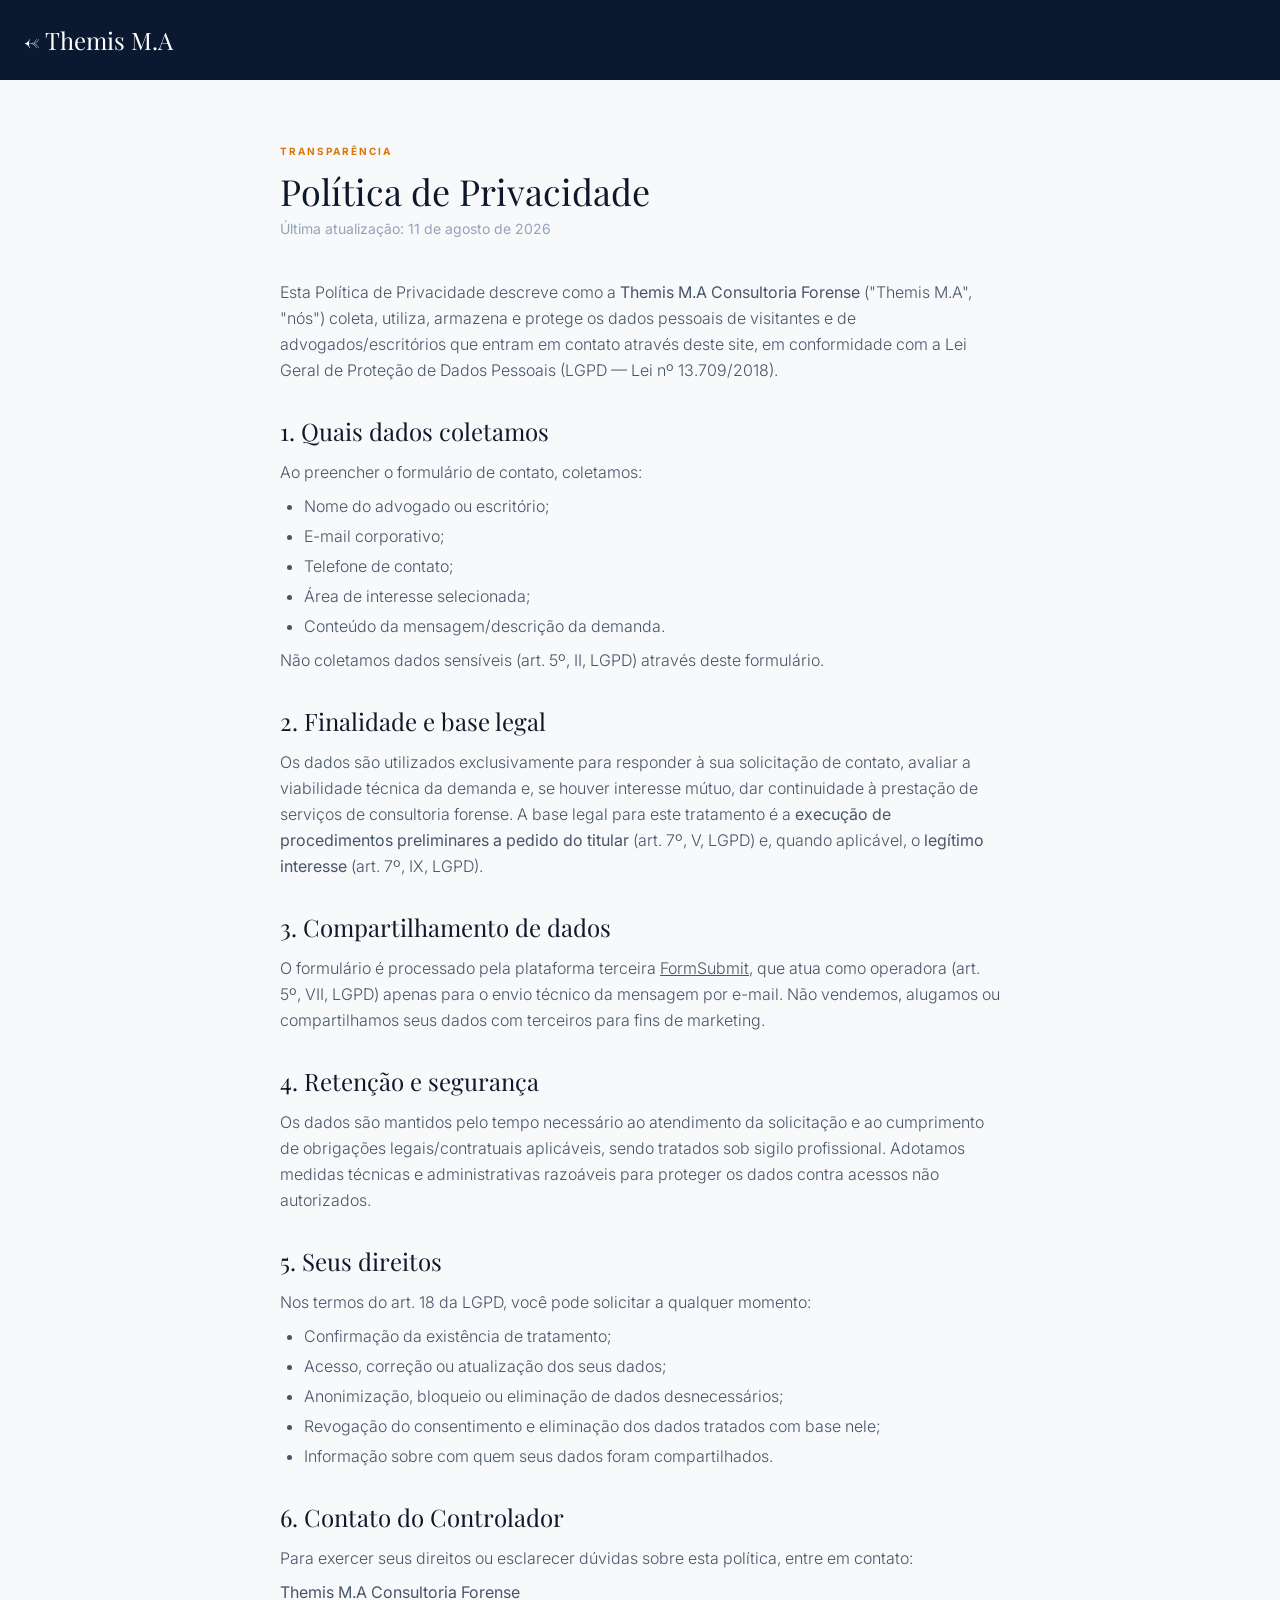
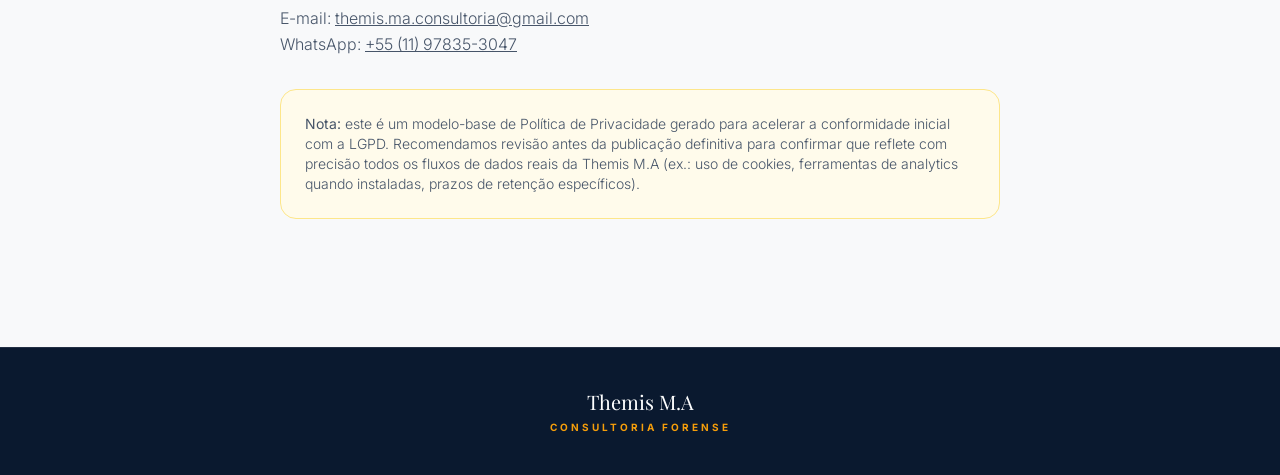
==== privacidade.html @ cd11de5e "SEO fixes: indexação, schema, performance e LGPD - Adiciona robots.txt e sitemap.xml (site não estav" ====
<!DOCTYPE html>
<html lang="pt-BR">
<head>
    <meta charset="UTF-8">
    <meta name="viewport" content="width=device-width, initial-scale=1.0">
    <title>Política de Privacidade | Themis M.A Consultoria Forense</title>
    <meta name="description" content="Política de Privacidade da Themis M.A Consultoria Forense: como coletamos, usamos e protegemos os seus dados, em conformidade com a LGPD (Lei 13.709/2018).">
    <meta name="robots" content="noindex, follow">
    <link rel="canonical" href="https://themisconsultoriaforense.com.br/privacidade.html">
    <link rel="icon" type="image/svg+xml" href="/favicon.svg">

    <link rel="stylesheet" href="/assets/css/tailwind.css">
    <link href="https://fonts.googleapis.com/css2?family=Inter:wght@300;400;500;600;700&family=Playfair+Display:wght@600;700;800&display=swap" rel="stylesheet">
    <style>
        body { font-family: 'Inter', sans-serif; }
        h1, h2, .font-serif { font-family: 'Playfair Display', serif; }
        .navy-bg { background-color: #0A192F; }
        .accent-gold { color: #D4AF37; }
    </style>
</head>
<body class="bg-[#F8F9FA] text-slate-800">

    <header class="navy-bg py-6">
        <div class="container mx-auto px-6">
            <a href="/" class="text-white font-serif text-2xl hover:text-amber-400 transition-colors">&larr; Themis M.A</a>
        </div>
    </header>

    <main class="container mx-auto px-6 py-16 max-w-3xl">
        <span class="text-amber-600 font-bold tracking-[0.2em] text-[10px] uppercase mb-3 block">Transparência</span>
        <h1 class="text-4xl font-serif text-slate-900 mb-2">Política de Privacidade</h1>
        <p class="text-sm text-slate-400 mb-10">Última atualização: 11 de agosto de 2026</p>

        <div class="prose prose-slate max-w-none space-y-8 text-slate-600 leading-relaxed font-light">
            <p>
                Esta Política de Privacidade descreve como a <strong>Themis M.A Consultoria Forense</strong>
                ("Themis M.A", "nós") coleta, utiliza, armazena e protege os dados pessoais de visitantes
                e de advogados/escritórios que entram em contato através deste site, em conformidade com a
                Lei Geral de Proteção de Dados Pessoais (LGPD — Lei nº 13.709/2018).
            </p>

            <div>
                <h2 class="text-2xl font-serif text-slate-900 mb-3">1. Quais dados coletamos</h2>
                <p>Ao preencher o formulário de contato, coletamos:</p>
                <ul class="list-disc pl-6 space-y-1 mt-2">
                    <li>Nome do advogado ou escritório;</li>
                    <li>E-mail corporativo;</li>
                    <li>Telefone de contato;</li>
                    <li>Área de interesse selecionada;</li>
                    <li>Conteúdo da mensagem/descrição da demanda.</li>
                </ul>
                <p class="mt-2">Não coletamos dados sensíveis (art. 5º, II, LGPD) através deste formulário.</p>
            </div>

            <div>
                <h2 class="text-2xl font-serif text-slate-900 mb-3">2. Finalidade e base legal</h2>
                <p>
                    Os dados são utilizados exclusivamente para responder à sua solicitação de contato,
                    avaliar a viabilidade técnica da demanda e, se houver interesse mútuo, dar continuidade
                    à prestação de serviços de consultoria forense. A base legal para este tratamento é a
                    <strong> execução de procedimentos preliminares a pedido do titular</strong> (art. 7º, V, LGPD)
                    e, quando aplicável, o <strong>legítimo interesse</strong> (art. 7º, IX, LGPD).
                </p>
            </div>

            <div>
                <h2 class="text-2xl font-serif text-slate-900 mb-3">3. Compartilhamento de dados</h2>
                <p>
                    O formulário é processado pela plataforma terceira <a href="https://formsubmit.co" target="_blank" rel="noopener noreferrer" class="underline hover:text-amber-600">FormSubmit</a>,
                    que atua como operadora (art. 5º, VII, LGPD) apenas para o envio técnico da mensagem por
                    e-mail. Não vendemos, alugamos ou compartilhamos seus dados com terceiros para fins de
                    marketing.
                </p>
            </div>

            <div>
                <h2 class="text-2xl font-serif text-slate-900 mb-3">4. Retenção e segurança</h2>
                <p>
                    Os dados são mantidos pelo tempo necessário ao atendimento da solicitação e ao
                    cumprimento de obrigações legais/contratuais aplicáveis, sendo tratados sob sigilo
                    profissional. Adotamos medidas técnicas e administrativas razoáveis para proteger os
                    dados contra acessos não autorizados.
                </p>
            </div>

            <div>
                <h2 class="text-2xl font-serif text-slate-900 mb-3">5. Seus direitos</h2>
                <p>Nos termos do art. 18 da LGPD, você pode solicitar a qualquer momento:</p>
                <ul class="list-disc pl-6 space-y-1 mt-2">
                    <li>Confirmação da existência de tratamento;</li>
                    <li>Acesso, correção ou atualização dos seus dados;</li>
                    <li>Anonimização, bloqueio ou eliminação de dados desnecessários;</li>
                    <li>Revogação do consentimento e eliminação dos dados tratados com base nele;</li>
                    <li>Informação sobre com quem seus dados foram compartilhados.</li>
                </ul>
            </div>

            <div>
                <h2 class="text-2xl font-serif text-slate-900 mb-3">6. Contato do Controlador</h2>
                <p>
                    Para exercer seus direitos ou esclarecer dúvidas sobre esta política, entre em contato:
                </p>
                <p class="mt-2">
                    <strong>Themis M.A Consultoria Forense</strong><br>
                    E-mail: <a href="mailto:themis.ma.consultoria@gmail.com" class="underline hover:text-amber-600">themis.ma.consultoria@gmail.com</a><br>
                    WhatsApp: <a href="https://wa.me/5511978353047" target="_blank" rel="noopener noreferrer" class="underline hover:text-amber-600">+55 (11) 97835-3047</a>
                </p>
            </div>

            <div class="border border-amber-200 bg-amber-50 rounded-2xl p-6 text-sm">
                <strong>Nota:</strong> este é um modelo-base de Política de Privacidade gerado para
                acelerar a conformidade inicial com a LGPD. Recomendamos revisão antes da publicação
                definitiva para confirmar que reflete com precisão todos os fluxos de dados reais da
                Themis M.A (ex.: uso de cookies, ferramentas de analytics quando instaladas, prazos de
                retenção específicos).
            </div>
        </div>
    </main>

    <footer class="navy-bg text-white py-10 border-t border-white/10 mt-16">
        <div class="container mx-auto px-6 text-center">
            <p class="font-serif text-xl">Themis M.A</p>
            <p class="text-[10px] uppercase tracking-[0.3em] text-amber-500 font-bold mt-1">Consultoria Forense</p>
        </div>
    </footer>
</body>
</html>
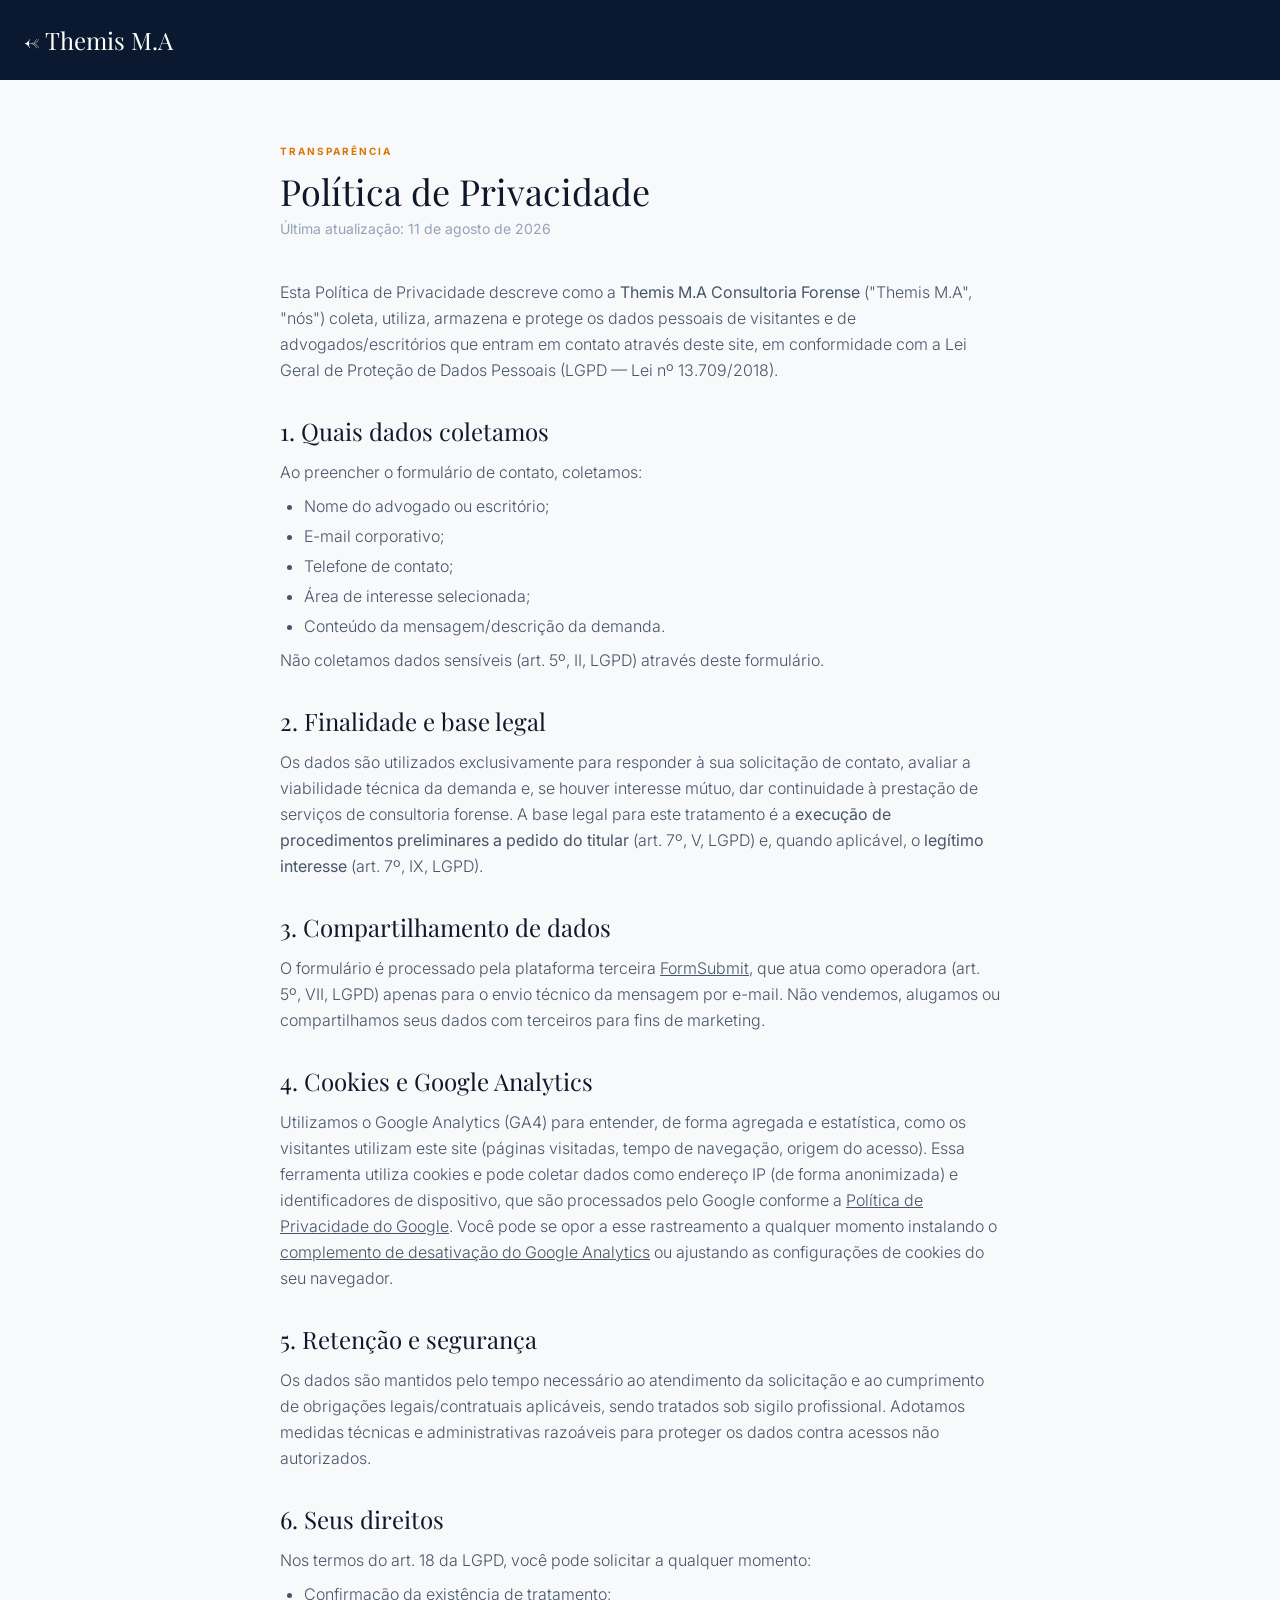
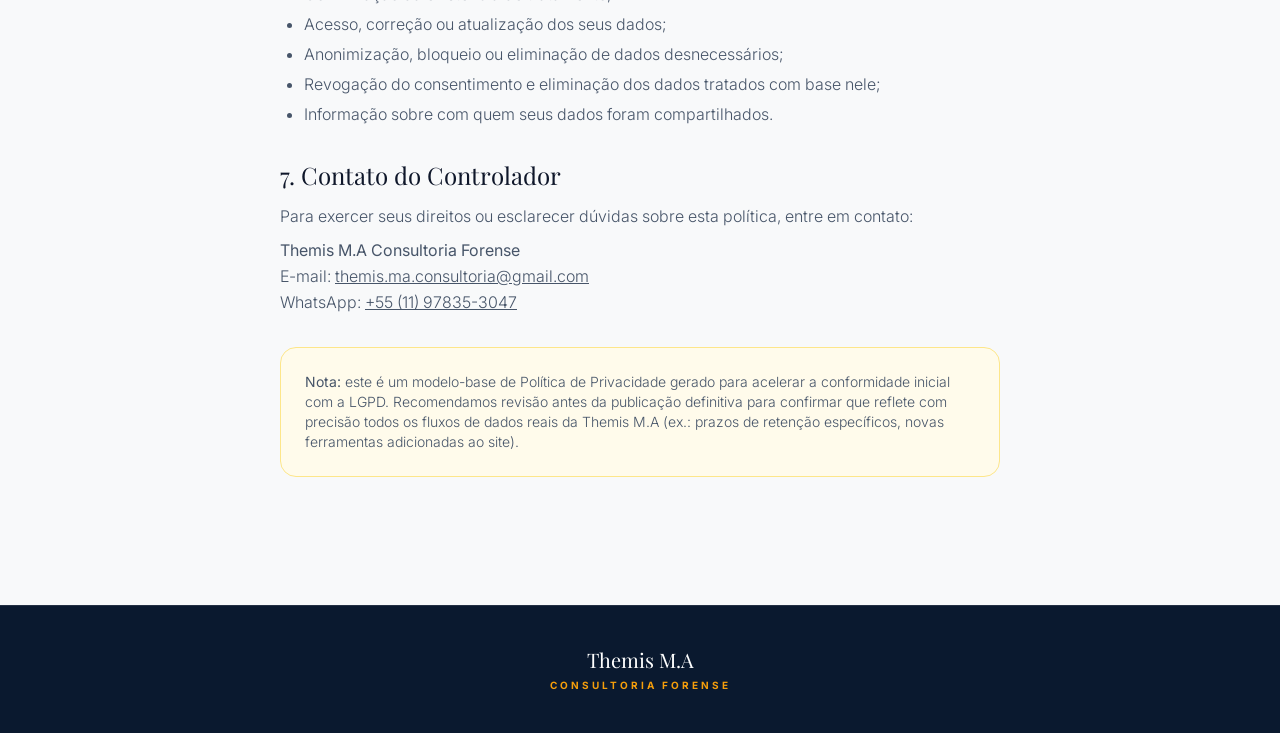
==== commit 2e7146c0: "Adiciona Google Analytics (GA4) - Instala gtag.js (G-5MSVHK6R25) no <head> de index.html e privacida" ====
--- a/privacidade.html
+++ b/privacidade.html
@@ -3,6 +3,16 @@
 <head>
     <meta charset="UTF-8">
     <meta name="viewport" content="width=device-width, initial-scale=1.0">
+
+    <!-- Google tag (gtag.js) -->
+    <script async src="https://www.googletagmanager.com/gtag/js?id=G-5MSVHK6R25"></script>
+    <script>
+      window.dataLayer = window.dataLayer || [];
+      function gtag(){dataLayer.push(arguments);}
+      gtag('js', new Date());
+      gtag('config', 'G-5MSVHK6R25');
+    </script>
+
     <title>Política de Privacidade | Themis M.A Consultoria Forense</title>
     <meta name="description" content="Política de Privacidade da Themis M.A Consultoria Forense: como coletamos, usamos e protegemos os seus dados, em conformidade com a LGPD (Lei 13.709/2018).">
     <meta name="robots" content="noindex, follow">
@@ -74,7 +84,21 @@
             </div>
 
             <div>
-                <h2 class="text-2xl font-serif text-slate-900 mb-3">4. Retenção e segurança</h2>
+                <h2 class="text-2xl font-serif text-slate-900 mb-3">4. Cookies e Google Analytics</h2>
+                <p>
+                    Utilizamos o Google Analytics (GA4) para entender, de forma agregada e estatística,
+                    como os visitantes utilizam este site (páginas visitadas, tempo de navegação, origem
+                    do acesso). Essa ferramenta utiliza cookies e pode coletar dados como endereço IP
+                    (de forma anonimizada) e identificadores de dispositivo, que são processados pelo
+                    Google conforme a <a href="https://policies.google.com/privacy" target="_blank" rel="noopener noreferrer" class="underline hover:text-amber-600">Política de Privacidade do Google</a>.
+                    Você pode se opor a esse rastreamento a qualquer momento instalando o
+                    <a href="https://tools.google.com/dlpage/gaoptout" target="_blank" rel="noopener noreferrer" class="underline hover:text-amber-600">complemento de desativação do Google Analytics</a>
+                    ou ajustando as configurações de cookies do seu navegador.
+                </p>
+            </div>
+
+            <div>
+                <h2 class="text-2xl font-serif text-slate-900 mb-3">5. Retenção e segurança</h2>
                 <p>
                     Os dados são mantidos pelo tempo necessário ao atendimento da solicitação e ao
                     cumprimento de obrigações legais/contratuais aplicáveis, sendo tratados sob sigilo
@@ -84,7 +108,7 @@
             </div>
 
             <div>
-                <h2 class="text-2xl font-serif text-slate-900 mb-3">5. Seus direitos</h2>
+                <h2 class="text-2xl font-serif text-slate-900 mb-3">6. Seus direitos</h2>
                 <p>Nos termos do art. 18 da LGPD, você pode solicitar a qualquer momento:</p>
                 <ul class="list-disc pl-6 space-y-1 mt-2">
                     <li>Confirmação da existência de tratamento;</li>
@@ -96,7 +120,7 @@
             </div>
 
             <div>
-                <h2 class="text-2xl font-serif text-slate-900 mb-3">6. Contato do Controlador</h2>
+                <h2 class="text-2xl font-serif text-slate-900 mb-3">7. Contato do Controlador</h2>
                 <p>
                     Para exercer seus direitos ou esclarecer dúvidas sobre esta política, entre em contato:
                 </p>
@@ -111,8 +135,7 @@
                 <strong>Nota:</strong> este é um modelo-base de Política de Privacidade gerado para
                 acelerar a conformidade inicial com a LGPD. Recomendamos revisão antes da publicação
                 definitiva para confirmar que reflete com precisão todos os fluxos de dados reais da
-                Themis M.A (ex.: uso de cookies, ferramentas de analytics quando instaladas, prazos de
-                retenção específicos).
+                Themis M.A (ex.: prazos de retenção específicos, novas ferramentas adicionadas ao site).
             </div>
         </div>
     </main>
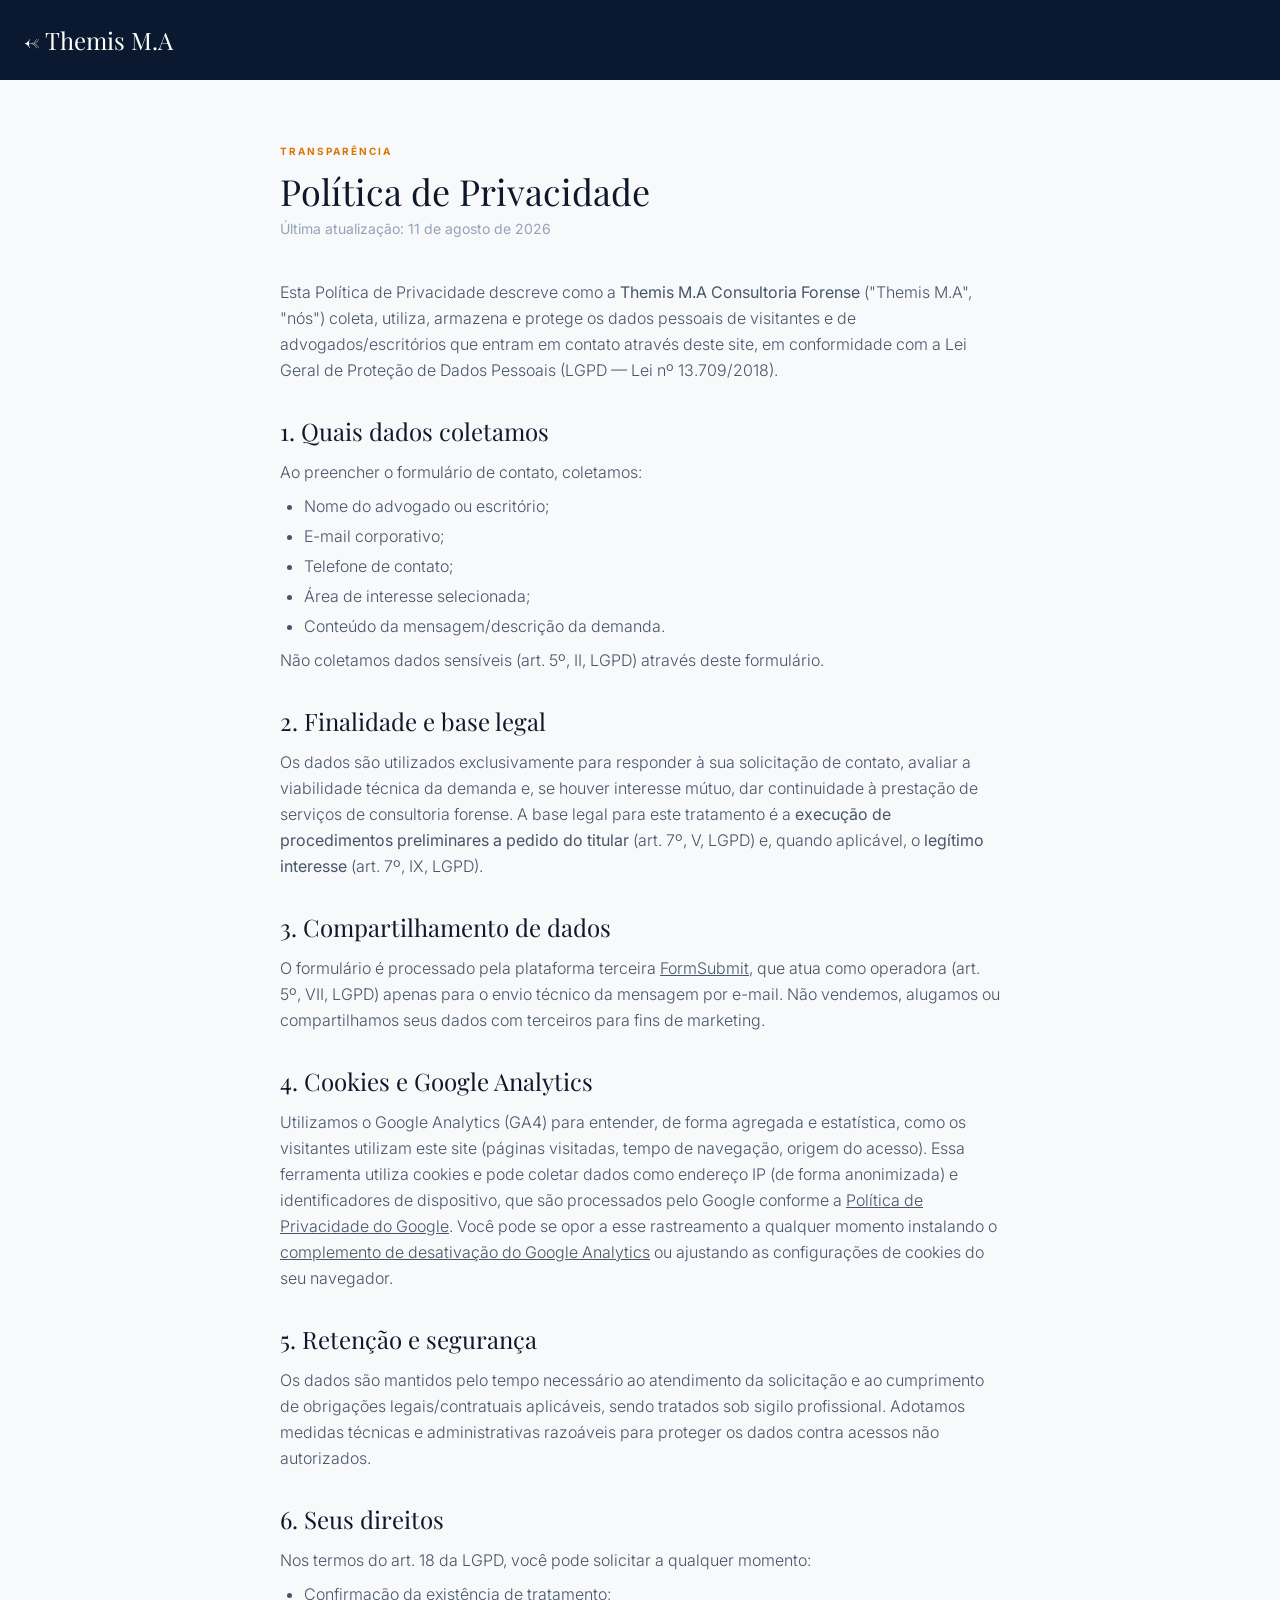
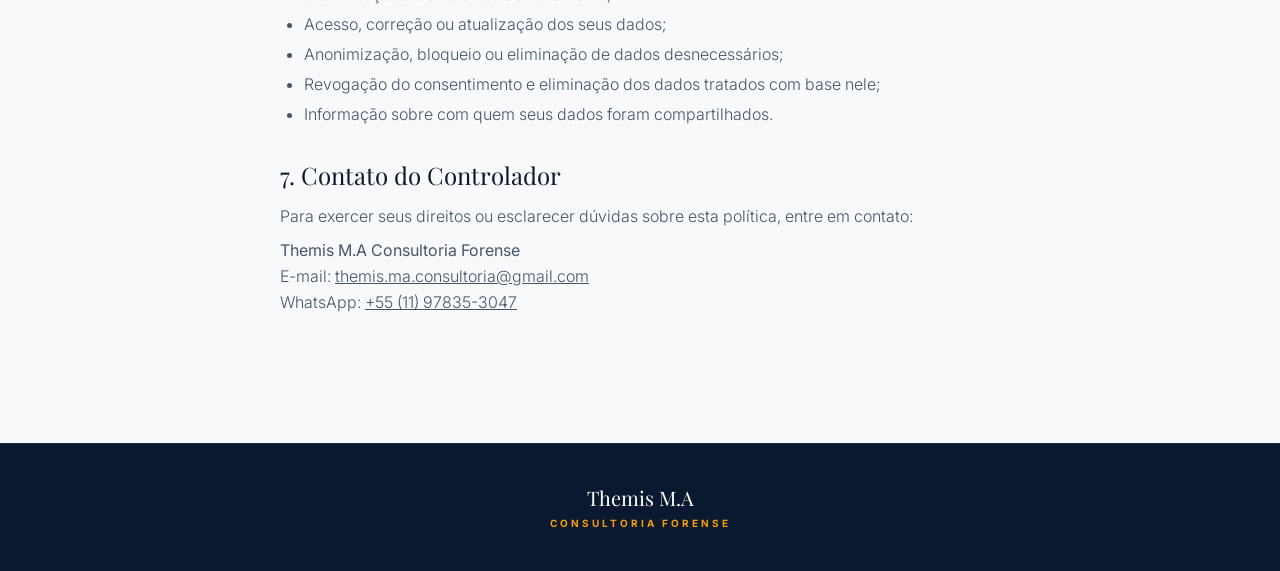
==== commit 07df7fcd: "Remove ícones sociais placeholder e finaliza política de privacidade - Remove ícones de LinkedIn/Ins" ====
--- a/privacidade.html
+++ b/privacidade.html
@@ -130,13 +130,6 @@
                     WhatsApp: <a href="https://wa.me/5511978353047" target="_blank" rel="noopener noreferrer" class="underline hover:text-amber-600">+55 (11) 97835-3047</a>
                 </p>
             </div>
-
-            <div class="border border-amber-200 bg-amber-50 rounded-2xl p-6 text-sm">
-                <strong>Nota:</strong> este é um modelo-base de Política de Privacidade gerado para
-                acelerar a conformidade inicial com a LGPD. Recomendamos revisão antes da publicação
-                definitiva para confirmar que reflete com precisão todos os fluxos de dados reais da
-                Themis M.A (ex.: prazos de retenção específicos, novas ferramentas adicionadas ao site).
-            </div>
         </div>
     </main>
 
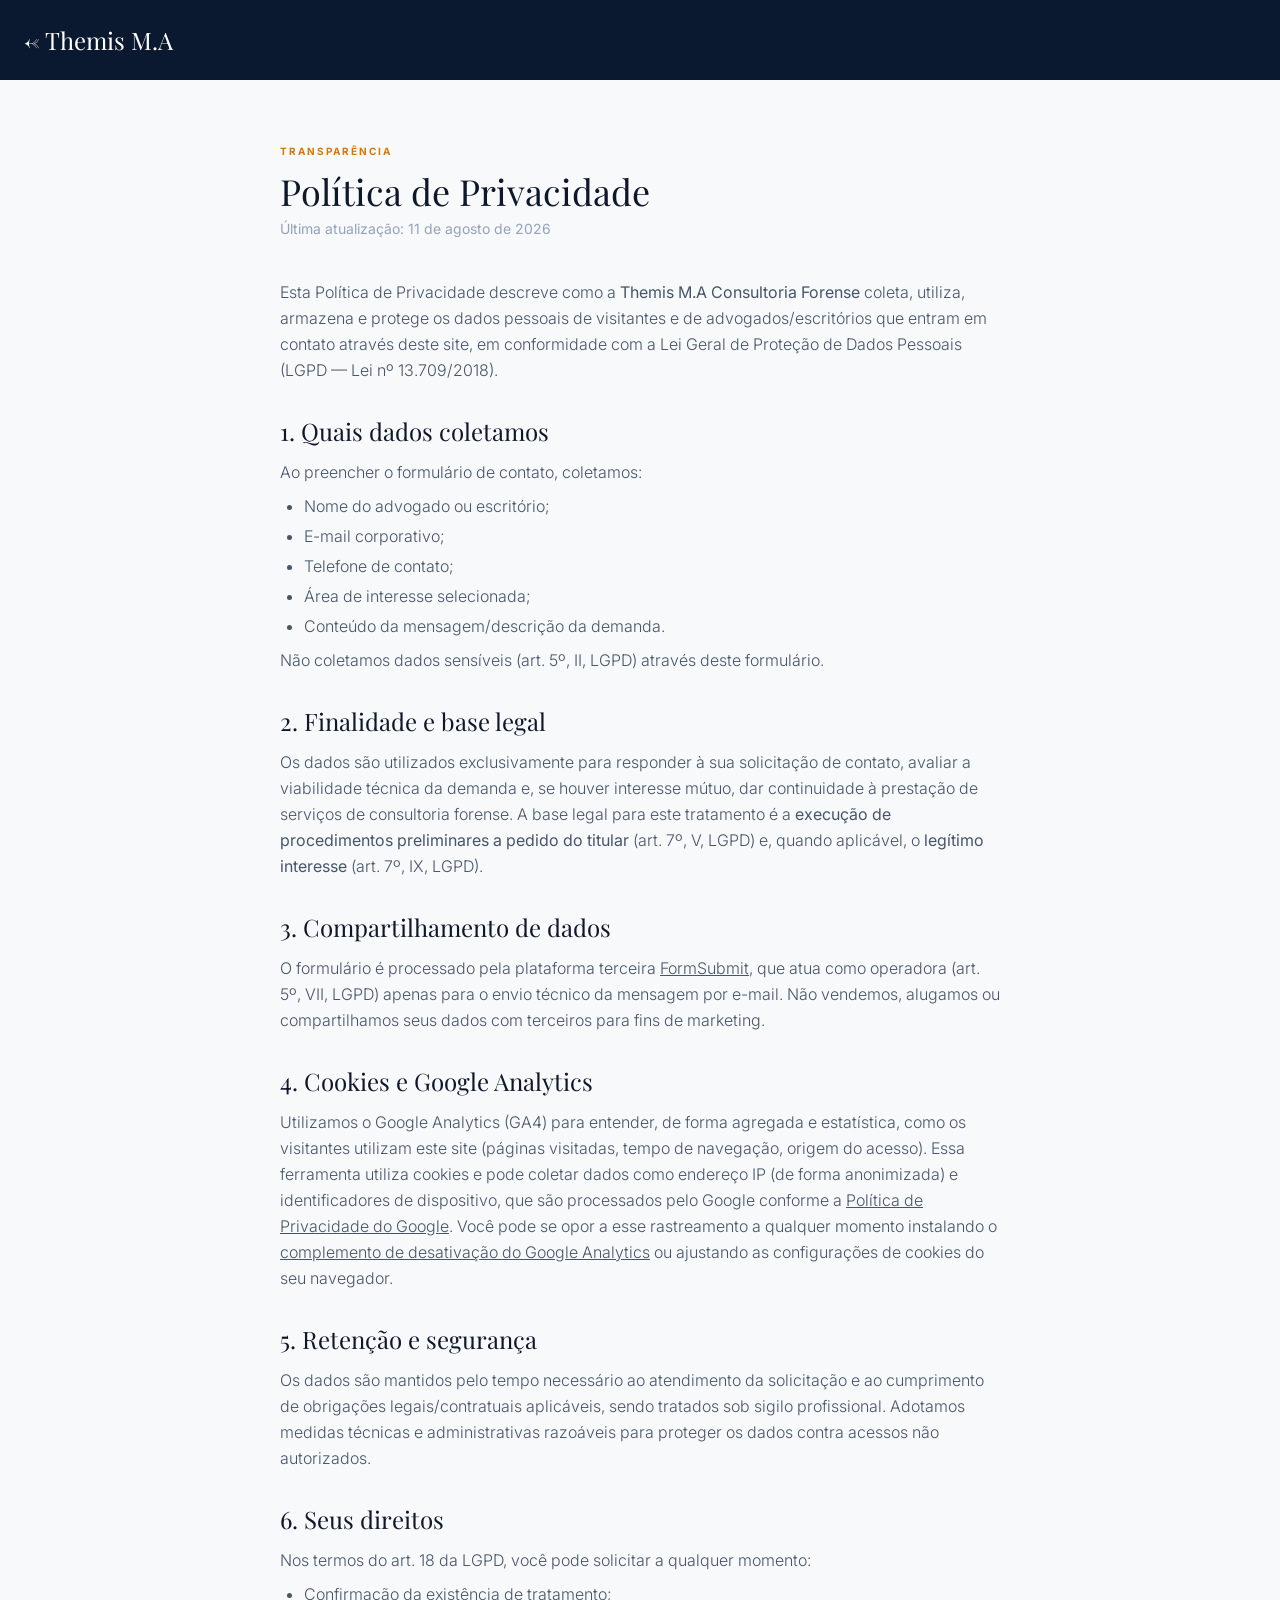
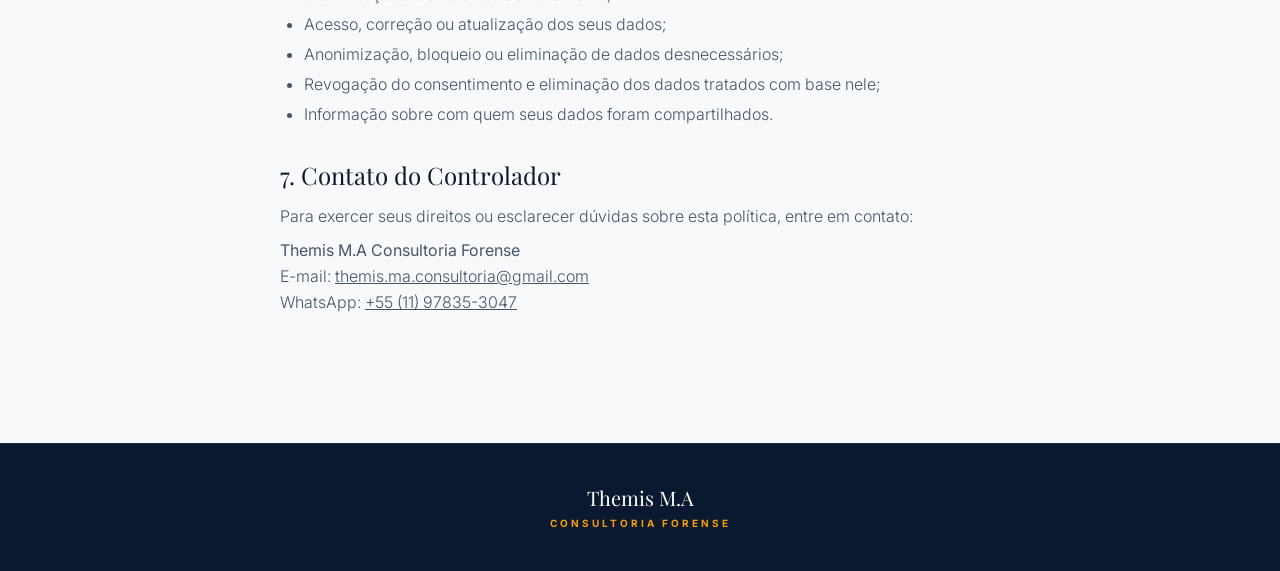
==== commit c6c5b3e8: "Remove definição de apelido ("nós") da política de privacidade" ====
--- a/privacidade.html
+++ b/privacidade.html
@@ -44,8 +44,8 @@
         <div class="prose prose-slate max-w-none space-y-8 text-slate-600 leading-relaxed font-light">
             <p>
                 Esta Política de Privacidade descreve como a <strong>Themis M.A Consultoria Forense</strong>
-                ("Themis M.A", "nós") coleta, utiliza, armazena e protege os dados pessoais de visitantes
-                e de advogados/escritórios que entram em contato através deste site, em conformidade com a
+                coleta, utiliza, armazena e protege os dados pessoais de visitantes e de
+                advogados/escritórios que entram em contato através deste site, em conformidade com a
                 Lei Geral de Proteção de Dados Pessoais (LGPD — Lei nº 13.709/2018).
             </p>
 
